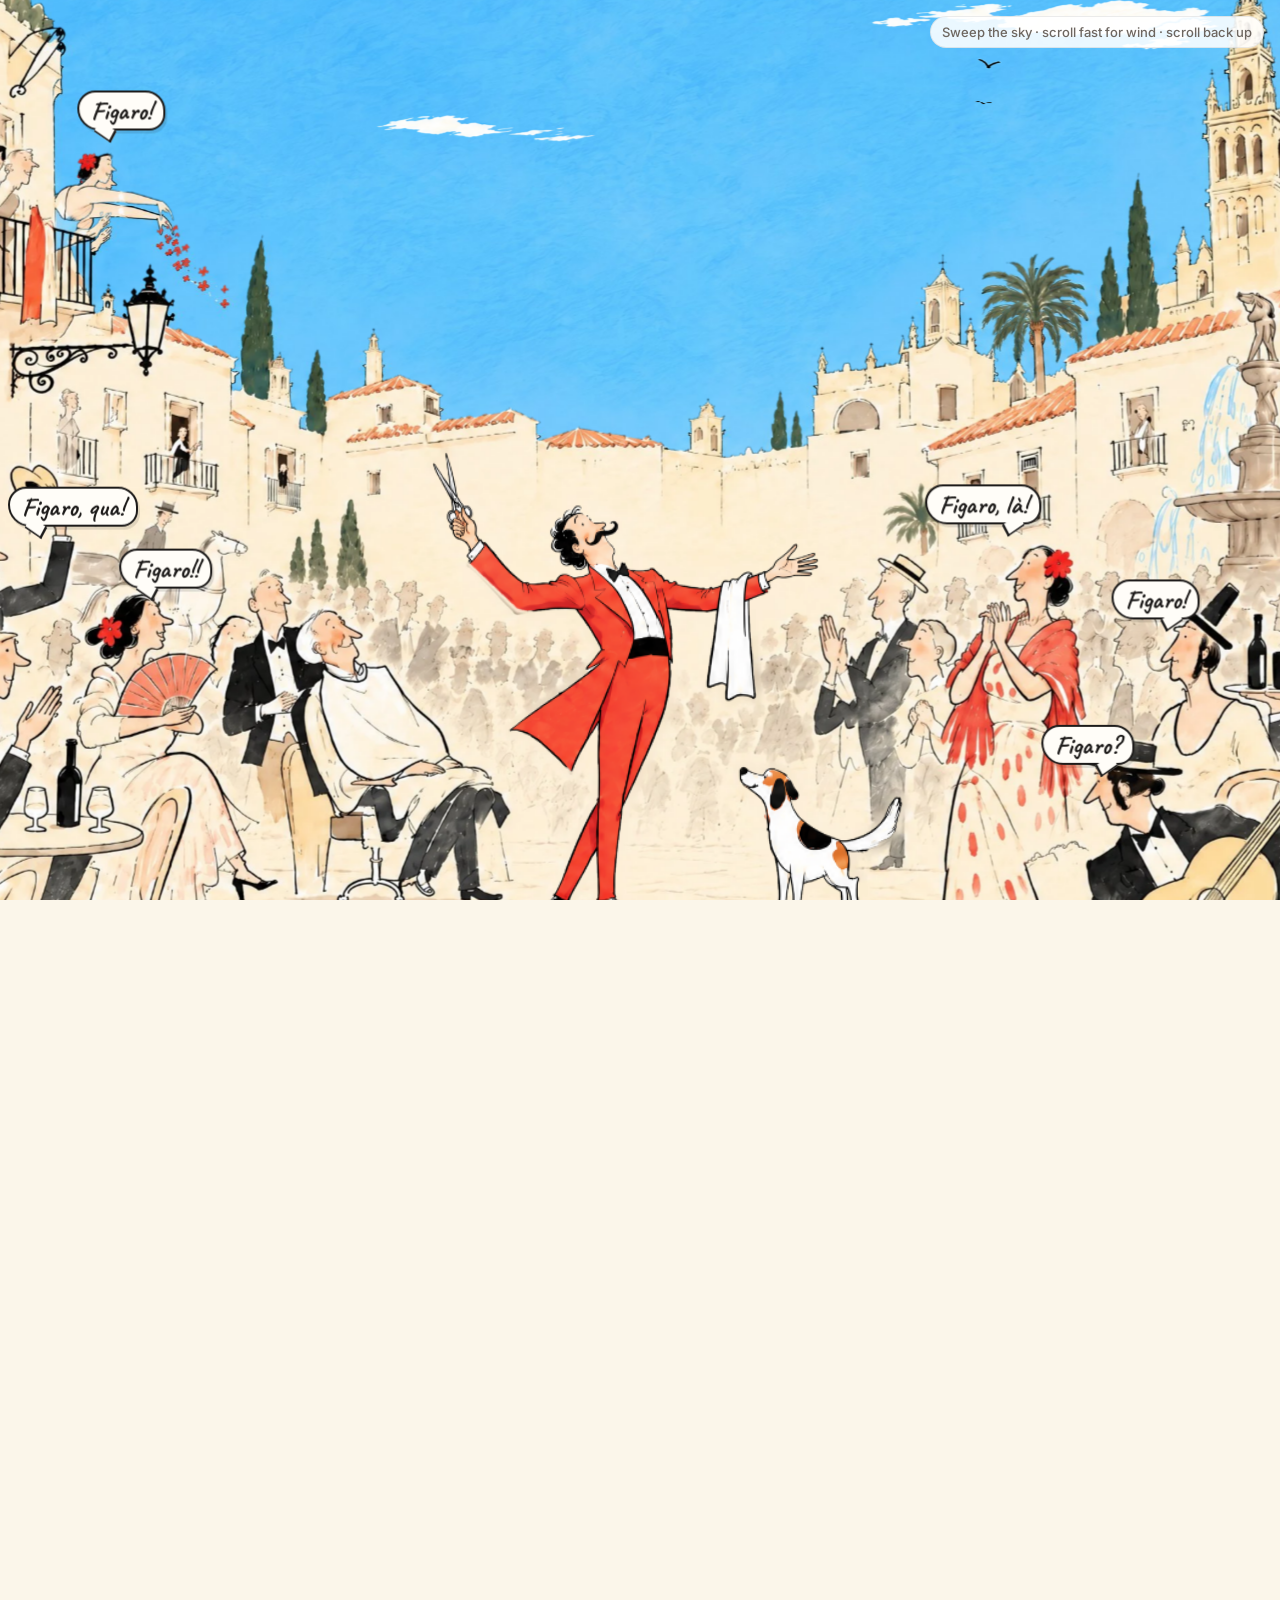
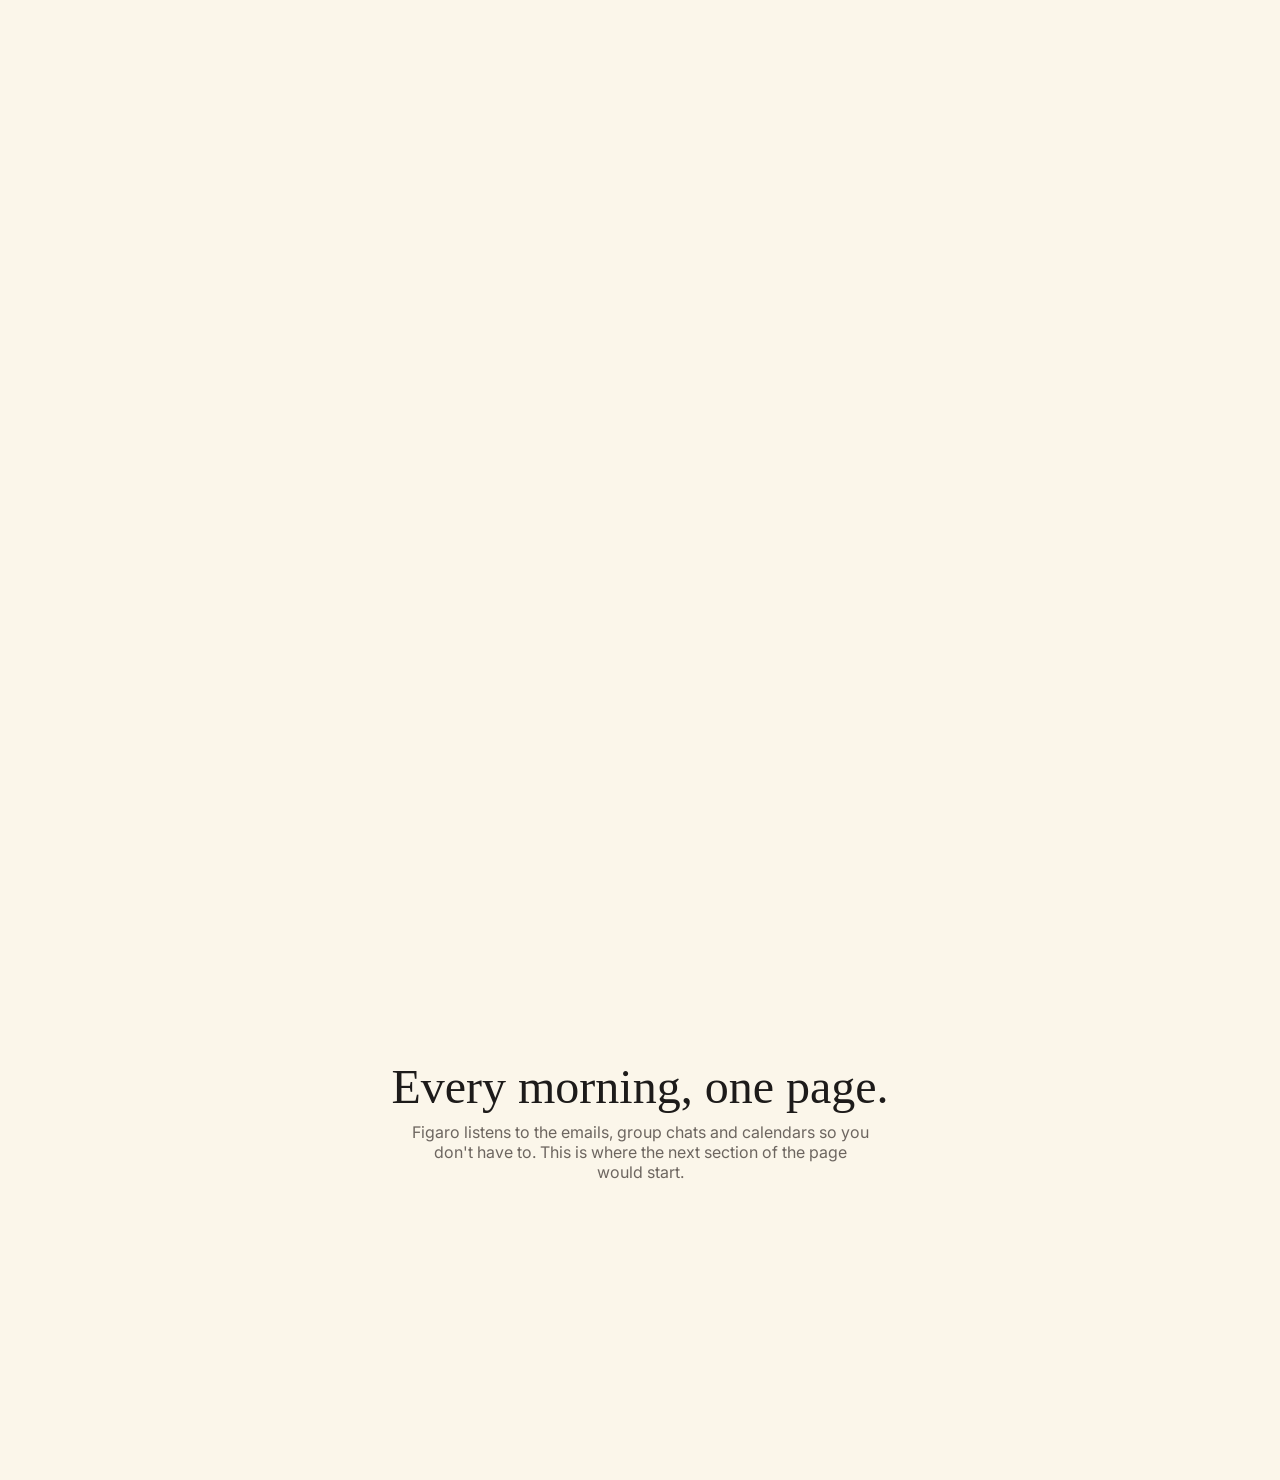
==== seville/index.html @ b8f21600 "Add /seville: Figaro hero prototype (sky + scroll) Co-Authored-By: Claude Opus 5.5 <noreply@anthropi" ====
<!doctype html>
<html lang="en">
<head>
<meta charset="utf-8">
<meta name="viewport" content="width=device-width, initial-scale=1">
<base href="/seville/">
<title>figaro</title>
<meta name="robots" content="noindex">
<link rel="stylesheet" href="seville.css">
<style>
  .scroller { height: 440vh; position: relative; }
    .hero { position: sticky; top: 0; width: 100%; height: 100vh; height: 100svh; aspect-ratio: auto; }
  .stage { top: 50%; transform: translate(-50%, -50%); will-change: transform; overflow: visible; }
  .plate, .sky { will-change: opacity, filter, transform; }
  .cloud, .bird { position: absolute; will-change: transform; user-select: none; -webkit-user-drag: none; }
  .bird { transform-origin: 50% 60%; }
  .fly { position: fixed; z-index: 15; left: 0; top: 0; pointer-events: none; will-change: transform; transform-origin: 0 0; }
  .fly .shout { position: absolute; left: 0; top: 0; opacity: 1; }
  .fly .brief-card { position: absolute; left: 0; top: 0; opacity: 0; padding: 10px 14px; }
  .fly .brief-card .what { font-size: 22px; margin: 2px 0; }
  .panel-head { position: fixed; left: 0; top: 0; z-index: 16; opacity: 0; pointer-events: none; }
  .panel-head .day { font: 600 12px Inter, sans-serif; letter-spacing: .1em; text-transform: uppercase; color: var(--muted); }
  .panel-head h2 { font: 400 30px/1.1 Gelica, Georgia, serif; margin: 4px 0 0; }
  .after { min-height: 80vh; display: grid; place-items: center; text-align: center; padding: 64px 16px; }
  .after h2 { font: 400 clamp(28px, 4vw, 48px) Gelica, Georgia, serif; margin: 0 0 8px; }
  .after p { color: var(--muted); max-width: 46ch; margin: 0 auto; }
  .progress { position: fixed; z-index: 100; top: 0; left: 0; height: 3px; background: var(--red); width: 0; }
</style>
</head>
<body>
<div class="progress" id="bar"></div>
<div class="scroller" id="scroller">
  <section class="hero">
    <div class="stage" id="stage"></div>
    <div class="headline" id="headline">
      <h1>Figaro</h1>
    </div>
  </section>
</div>
<section class="after">
  <div>
    <h2>Every morning, one page.</h2>
    <p>Figaro listens to the emails, group chats and calendars so you don't have to. This is where the next section of the page would start.</p>
  </div>
</section>
<div class="hint">Sweep the sky · scroll fast for wind · scroll back up</div>

<script type="module">
import { CALLERS, BOX, BASE, CLOUDS, BIRDS, SCISSORS, place, img, toScreen, pointer, clamp, lerp, ease, seg, prefersReducedMotion } from './stage.js';

const stage = document.getElementById('stage');
// Sky (clouds painted out) with live clouds and birds, then the town with the sky cut away.
const skyWrap = document.createElement('div'); skyWrap.className = 'layer sky';
skyWrap.appendChild(img('sky.jpg'));
stage.appendChild(skyWrap);
const clouds = CLOUDS.map((key, i) => {
  const el = place(img(`${key}.png`, 'cloud'), key);
  skyWrap.appendChild(el);
  const [x0, y0, x1, y1] = BOX[key], w = x1 - x0;
  return { el, x0, y0, w, h: y1 - y0, dx: 0, vx: 0, puff: 0, phase: i * 1.3, near: clamp(w / 600, 0.4, 1.1) * (0.7 + y0 / 1200) };
});
const birds = BIRDS.map((key, i) => {
  const el = place(img(`${key}.png`, 'bird'), key);
  skyWrap.appendChild(el);
  const [x0, y0, x1, y1] = BOX[key];
  return { el, cx: (x0 + x1) / 2, cy: (y0 + y1) / 2, ox: 0, oy: 0, vx: 0, vy: 0, scared: 0, phase: i * 2.1, dir: 1 };
});
const plate = img('plate-fg.webp', 'layer plate');
stage.appendChild(plate);
const dog = place(img('dog.png', ''), 'dog');
const fig = place(img('figaro.png', ''), 'figaro');
stage.append(dog, fig);
const headline = document.getElementById('headline');

// Zoom toward Figaro's chest.
const [fx0, fy0, fx1, fy1] = BOX.figaro;
const FOCUS = { x: (fx0 + fx1) / 2, y: fy0 + (fy1 - fy0) * 0.35 };
stage.style.transformOrigin = `${FOCUS.x / BASE.w * 100}% ${FOCUS.y / BASE.h * 100}%`;

const head = document.createElement('div');
head.className = 'panel-head';
head.innerHTML = `<div class="day">Thursday · 6:45 am</div><h2>Your family briefing</h2>`;
document.body.appendChild(head);

const SHOUTS = ['Figaro!', 'Figaro, qua!', 'Figaro!!', 'Figaro, là!', 'Figaro!', 'Figaro?'];
const flyers = CALLERS.map((c, i) => {
  const el = document.createElement('div');
  el.className = 'fly';
  el.innerHTML = `<div class="shout${c.at[0] > 1760 ? ' flip' : ''}">${SHOUTS[i]}</div><div class="brief-card"><div class="when">${c.when}</div><div class="what">${c.what}</div><div class="src">${c.src}</div></div>`;
  document.body.appendChild(el);
  return { ...c, i, el, shout: el.querySelector('.shout'), card: el.querySelector('.brief-card'), dir: i % 2 ? 1 : -1 };
});
// the order they arrive in the briefing: soonest first
const ORDER = ['hat', 'guitar', 'balcony', 'waiter', 'fan', 'flamenco'];

const scroller = document.getElementById('scroller');
const bar = document.getElementById('bar');
const ptr = pointer();
let prog = 0, last = performance.now(), lastScroll = scrollY, scrollWind = 0;
const BREEZE = prefersReducedMotion ? 4 : 14;

function frame(now) {
  const dt = Math.min(50, now - last) / 1000; last = now;
  ptr.update(0.06);
  const max = scroller.offsetHeight - innerHeight;
  prog += (clamp(scrollY / max, 0, 1) - prog) * (prefersReducedMotion ? 1 : 0.12);
  const p = prog;
  bar.style.width = (clamp(scrollY / (document.documentElement.scrollHeight - innerHeight), 0, 1) * 100) + '%';

  const vw = innerWidth, vh = innerHeight, wide = vw > 820;

  // Camera: push in on Figaro, then slide him left to make room for the briefing.
  const push = ease(seg(p, 0.0, 0.35));
  const aside = ease(seg(p, 0.45, 0.75));
  const zoom = 1 + push * 0.22 - aside * 0.22;
  const dx = wide ? -aside * vw * 0.22 : 0;
  const dy = wide ? 0 : -aside * vh * 0.18;
  stage.style.transform = `translate(calc(-50% + ${dx + ptr.x * -8 * (1 - push)}px), calc(-50% + ${dy}px)) scale(${zoom})`;

  // The plaza goes quiet once everything is handled.
  const calm = ease(seg(p, 0.45, 0.8));
  plate.style.opacity = 1 - calm * 0.65;
  plate.style.filter = `blur(${calm * 3}px) saturate(${1 - calm * 0.6})`;
  dog.style.opacity = 1 - calm * 0.5;
  skyWrap.style.opacity = 1 - calm * 0.65;
  skyWrap.style.filter = plate.style.filter;
  headline.style.opacity = 1 - seg(p, 0.02, 0.14);

  // ── Sky ──
  // Scrolling is wind: fast scrolls blow the clouds along, then they settle back into the breeze.
  const sv = scrollY - lastScroll; lastScroll = scrollY;
  scrollWind = scrollWind * 0.9 + clamp(sv, -120, 120) * (prefersReducedMotion ? 0 : 0.6);
  const r = stage.getBoundingClientRect(), s = r.width / BASE.w, k = stage.clientWidth / BASE.w;
  skyWrap.style.transform = `translate(${ptr.x * -6}px, ${ptr.y * -4 + p * 40}px)`;   // the sky sinks a little as we push in
  const mx = (ptr.px - r.left) / s, my = (ptr.py - r.top) / s;
  const inSky = ptr.inside && my < 1250;
  for (const c of clouds) {
    const cx = c.x0 + c.dx + c.w / 2, cy = c.y0 + c.h / 2;
    if (inSky && ptr.speed > 4) {
      const d = Math.hypot((mx - cx) / (c.w * 0.5 + 260), (my - cy) / (c.h * 0.5 + 220));
      if (d < 1) { const f = (1 - d) * c.near; c.vx += (ptr.vx / s) * f * 0.9; c.puff = Math.min(1, c.puff + f * 0.12); }
    }
    c.vx += scrollWind * c.near * 0.15;
    c.vx *= 0.965; c.dx += (BREEZE * c.near + c.vx) * dt; c.puff *= 0.96;
    if (c.x0 + c.dx > BASE.w + 60) c.dx -= BASE.w + c.w + 120;
    if (c.x0 + c.dx + c.w < -60) c.dx += BASE.w + c.w + 120;
    const bob = prefersReducedMotion ? 0 : Math.sin(now / 3000 + c.phase) * 3;
    const st = 1 + clamp(Math.abs(c.vx) / 900, 0, 0.18);
    c.el.style.transform = `translate(${c.dx * k}px, ${bob * k}px) scale(${st * (1 + c.puff * 0.05)}, ${1 + c.puff * 0.05 - (st - 1) * 0.4})`;
  }
  // Birds scatter from the cursor, and take off for good once the plaza gets loud.
  const loud = seg(p, 0.06, 0.3);
  for (const b of birds) {
    const d = Math.hypot(mx - (b.cx + b.ox), my - (b.cy + b.oy));
    if ((ptr.inside && d < 220 && b.scared < 0.3) || (loud > 0.3 && b.scared < 0.3 && !b.gone)) {
      const ang = ptr.inside && d < 220 ? Math.atan2(b.cy + b.oy - my, b.cx + b.ox - mx) : -Math.PI / 2 + (b.phase % 2 - 1) * 0.6;
      b.vx += Math.cos(ang) * 22; b.vy += Math.sin(ang) * 12 - 10; b.scared = 1; b.gone = loud > 0.3;
    }
    if (loud < 0.1) b.gone = false;
    b.scared = Math.max(b.gone ? 0.5 : 0, b.scared - dt * 0.25);
    const t = now / 1000 + b.phase, pull = b.scared > 0.4 ? 0.002 : 0.012;
    b.vx = (b.vx + (Math.cos(t * 0.35) * 40 - b.ox) * pull) * 0.97;
    b.vy = (b.vy + (Math.sin(t * 0.7) * 14 - b.oy) * pull) * 0.97;
    b.ox += b.vx; b.oy += b.vy;
    if (Math.abs(b.vx) > 0.6) b.dir = Math.sign(b.vx);
    const flap = prefersReducedMotion ? 1 : 0.65 + 0.35 * Math.cos(t * (b.scared > 0.2 ? 22 : 5));
    b.el.style.transform = `translate(${b.ox * k}px, ${b.oy * k}px) scale(${-b.dir}, ${flap})`;
  }
  headline.style.transform = `translateY(${-40 * seg(p, 0.02, 0.14)}px)`;

  // Where the briefing ends up
  const panelW = Math.min(400, vw - 32);
  const panelX = wide ? vw * 0.56 : (vw - panelW) / 2;
  const rowH = wide ? 88 : 80, gap = 10;
  const listH = flyers.length * (rowH + gap);
  const panelY = wide ? Math.max(100, (vh - listH) / 2 + 30) : vh - listH - 60;
  const headIn = ease(seg(p, 0.72, 0.84));
  head.style.opacity = headIn;
  head.style.transform = `translate(${panelX}px, ${panelY - 70 + (1 - headIn) * 20}px)`;

  const hand = toScreen(stage, SCISSORS.x, SCISSORS.y);
  for (const f of flyers) {
    const row = ORDER.indexOf(f.id);
    const at = toScreen(stage, f.at[0], f.at[1]);
    const flip = f.at[0] > 1760;
    // 1) everyone calls at once: shouts pop up over their heads, staggered
    const pop = ease(seg(p, 0.06 + f.i * 0.035, 0.12 + f.i * 0.035));
    // 2) each call flies to Figaro's raised hand…  3) …and on into its row in the briefing
    const toHand = ease(seg(p, 0.36 + row * 0.04, 0.48 + row * 0.04));
    const toRow = ease(seg(p, 0.5 + row * 0.04, 0.66 + row * 0.04));

    const sw = f.shout.offsetWidth;
    const sx = clamp(flip ? at.x - sw + 14 : at.x - 14, 8, vw - sw - 8), sy = clamp(at.y - 75, 60, vh - 60);
    const hx = hand.x - sw / 2, hy = hand.y - 50;
    const ex = panelX, ey = panelY + row * (rowH + gap);

    let x = lerp(sx, hx, toHand), y = lerp(sy, hy, toHand) - Math.sin(Math.PI * toHand) * 60;
    x = lerp(x, ex, toRow); y = lerp(y, ey, toRow) - Math.sin(Math.PI * toRow) * (wide ? 80 : 40);
    const spin = Math.sin(Math.PI * toHand) * 18 * f.dir + Math.sin(Math.PI * toRow) * -10 * f.dir;
    const shrink = 1 - Math.sin(Math.PI * toHand) * 0.35;
    const jiggle = prefersReducedMotion ? 0 : Math.sin(performance.now() / 120 + f.i) * 2 * pop * (1 - toHand);
    f.el.style.transform = `translate(${x}px, ${y + jiggle}px) rotate(${spin}deg) scale(${pop * shrink})`;
    f.el.style.opacity = pop;

    // on landing, the shout turns into a briefing line
    const morph = seg(toRow, 0.6, 1);
    f.shout.style.opacity = 1 - morph;
    f.card.style.opacity = morph;
    f.card.style.width = panelW + 'px';
    f.card.style.height = rowH + 'px';
    f.card.style.transform = `scale(${lerp(0.4, 1, morph)})`;
    f.card.style.transformOrigin = '0 0';
  }
  requestAnimationFrame(frame);
}
requestAnimationFrame(frame);
</script>
</body>
</html>
---- seville/seville.css ----
@import url('https://fonts.googleapis.com/css2?family=Caveat:wght@500;700&family=Inter:wght@400;500;600&display=swap');

:root {
  --paper: #fbf6ea;
  --ink: #1d1b1a;
  --red: #e2402f;
  --blue: #4aa6e8;
  --muted: #6d6660;
}

* { box-sizing: border-box; }
html, body { margin: 0; background: var(--paper); color: var(--ink); font-family: Inter, system-ui, sans-serif; }

/* The image is always the full height of the window; narrower windows crop the sides, keeping the centre. */
.hero { position: relative; width: 100%; height: 100vh; height: 100svh; overflow: hidden; }
.stage {
  position: absolute; top: 0; left: 50%; height: 100%;
  aspect-ratio: 3520 / 2352;
  transform: translateX(-50%);
  overflow: hidden;
}
.layer { position: absolute; inset: 0; width: 100%; height: 100%; user-select: none; -webkit-user-drag: none; }
.overlay { position: absolute; inset: 0; width: 100%; height: 100%; pointer-events: none; }

/* Headline sits in the open sky, slightly left of centre. */
.headline {
  position: absolute; z-index: 20; top: clamp(24px, 10vh, 120px); left: 0; right: 0;
  text-align: center; pointer-events: none; padding: 0 16px;
}
.headline h1 { font-family: Gelica, Georgia, serif; font-weight: 400; text-transform: lowercase; font-size: clamp(54px, 8.4vw, 126px); line-height: .8; margin: 0; letter-spacing: 0.01em; color: #fff; text-shadow: 0 2px 18px rgba(20,60,110,.25); }
.headline p { font-size: clamp(16px, 1.6vw, 21px); color: rgba(255,255,255,.92); margin: 10px auto 0; max-width: 34ch; text-shadow: 0 1px 10px rgba(20,60,110,.35); }

.proto-nav {
  position: fixed; z-index: 100; left: 16px; bottom: 16px; display: flex; gap: 6px; flex-wrap: wrap; right: 16px;
  font: 500 13px Inter, sans-serif; pointer-events: none;
}
.proto-nav a {
  pointer-events: auto;
  color: var(--ink); text-decoration: none; background: rgba(255,255,255,.88); backdrop-filter: blur(6px);
  border: 1px solid rgba(0,0,0,.08); padding: 7px 11px; border-radius: 999px;
}
.proto-nav a[aria-current] { background: var(--ink); color: #fff; }
.hint {
  position: fixed; z-index: 100; right: 16px; top: 16px; font: 500 13px Inter, sans-serif; color: var(--muted);
  background: rgba(255,255,255,.88); padding: 7px 11px; border-radius: 999px; border: 1px solid rgba(0,0,0,.08);
}

.brief-card {
  background: #fffdf8; border-radius: 10px; padding: 14px 16px 12px;
  box-shadow: 0 1px 0 rgba(0,0,0,.04), 0 10px 30px -10px rgba(40,20,10,.35);
  border-top: 4px solid var(--red); text-align: left;
}
.brief-card .when { font: 600 11px Inter, sans-serif; letter-spacing: .08em; text-transform: uppercase; color: var(--red); }
.brief-card .what { font: 700 25px/1.1 Caveat, cursive; margin: 4px 0 6px; color: var(--ink); }
.brief-card .src { font: 400 12px Inter, sans-serif; color: var(--muted); }

/* Hand-drawn speech bubble: "Figaro!" */
.shout {
  position: fixed; z-index: 30; left: 0; top: 0; pointer-events: none;
  font: 700 26px/1 Caveat, cursive; color: var(--ink); white-space: nowrap;
  background: #fffdf8; border: 2px solid var(--ink); border-radius: 18px 20px 16px 22px; padding: 6px 12px 4px;
  box-shadow: 2px 3px 0 rgba(29,27,26,.12);
}
.shout::after {
  content: ''; position: absolute; left: 18px; bottom: -11px; width: 14px; height: 14px; background: #fffdf8;
  border-right: 2px solid var(--ink); border-bottom: 2px solid var(--ink); transform: skewX(25deg) rotate(45deg);
}
.shout.flip::after { left: auto; right: 18px; transform: skewX(-25deg) rotate(45deg); }
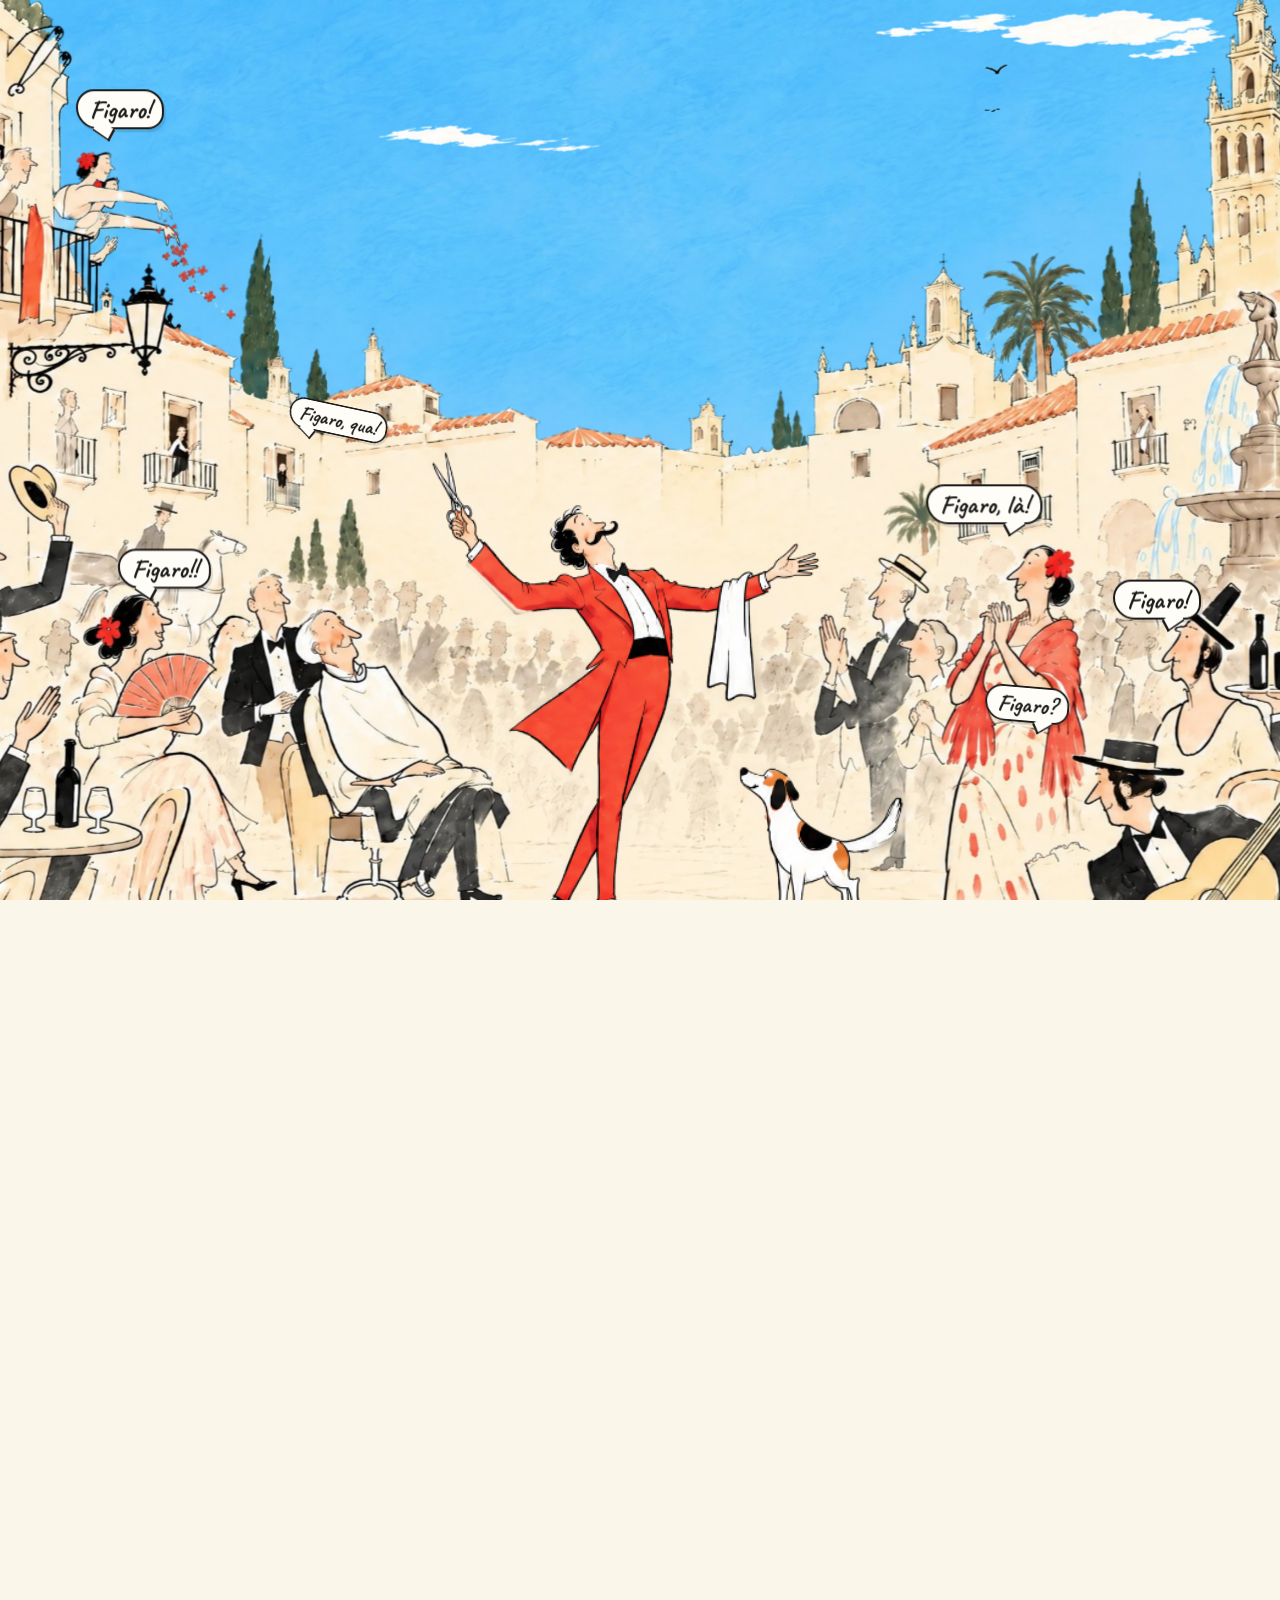
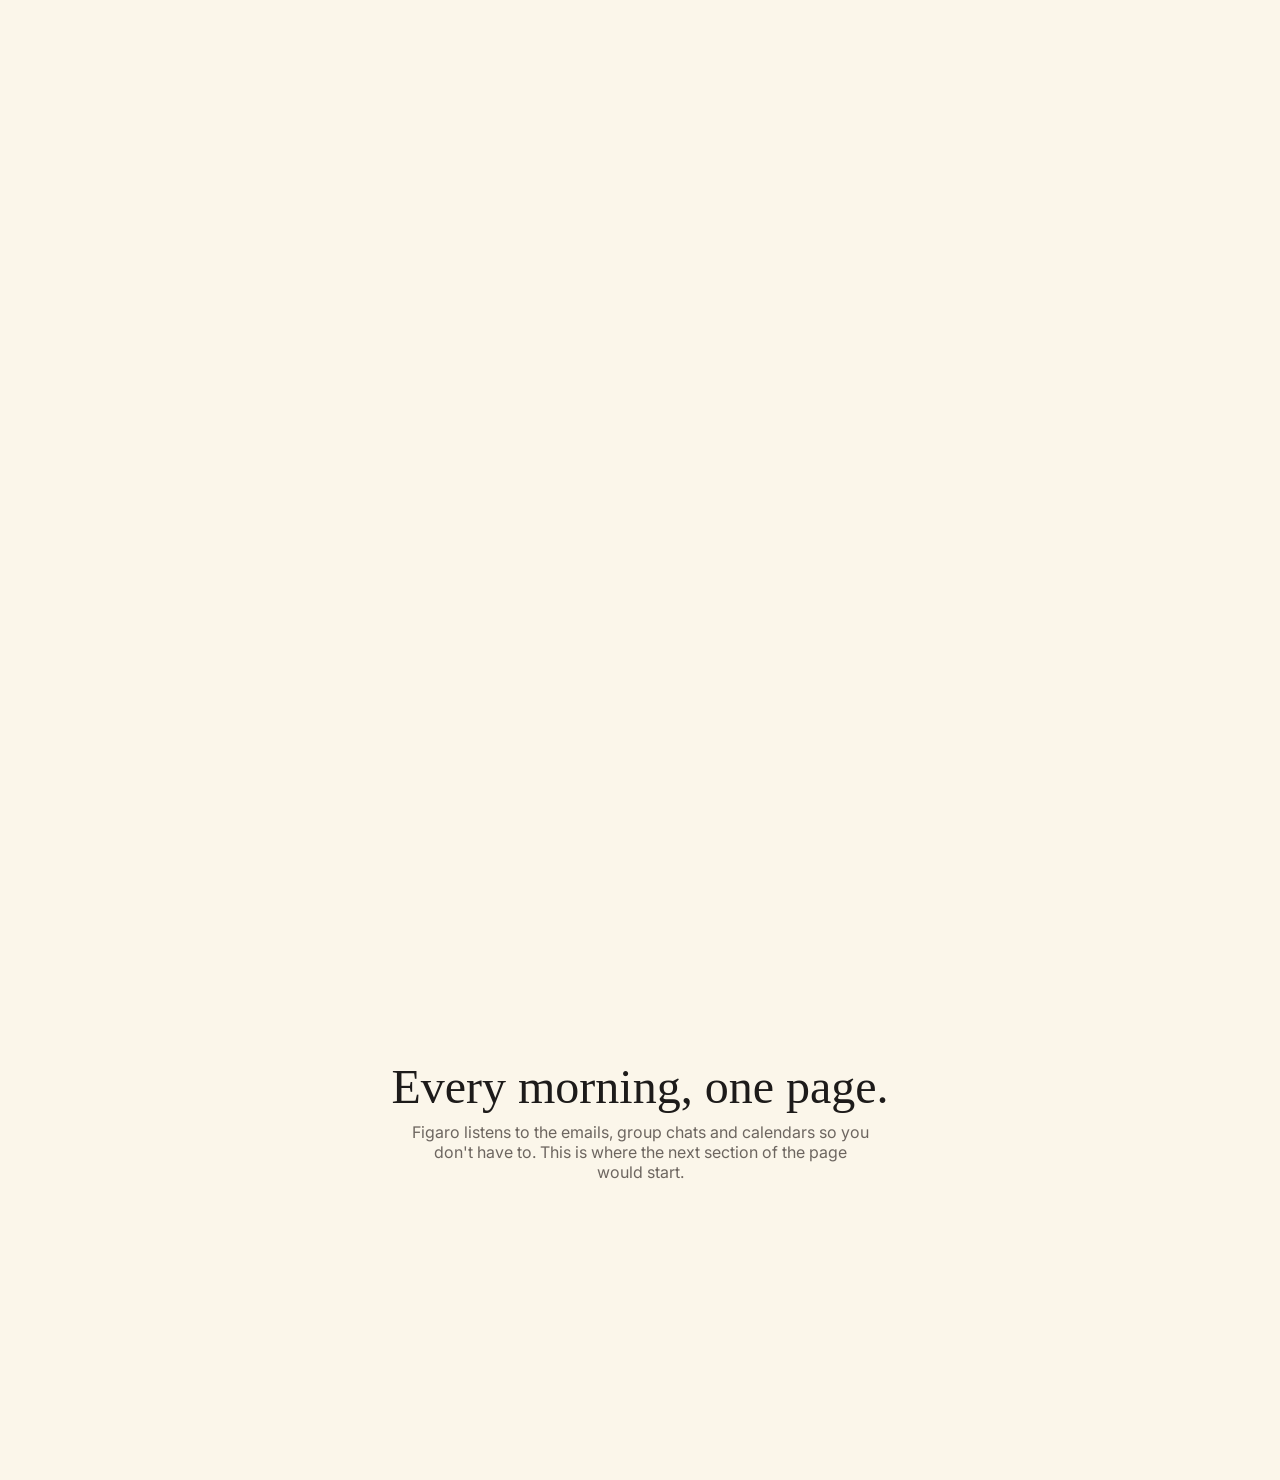
==== commit 05aaced4: "Seville: remove the hint pill Co-Authored-By: Claude Opus 5.5 <noreply@anthropic.com>" ====
--- a/seville/index.html
+++ b/seville/index.html
@@ -43,7 +43,6 @@
     <p>Figaro listens to the emails, group chats and calendars so you don't have to. This is where the next section of the page would start.</p>
   </div>
 </section>
-<div class="hint">Sweep the sky · scroll fast for wind · scroll back up</div>
 
 <script type="module">
 import { CALLERS, BOX, BASE, CLOUDS, BIRDS, SCISSORS, place, img, toScreen, pointer, clamp, lerp, ease, seg, prefersReducedMotion } from './stage.js';
--- a/seville/seville.css
+++ b/seville/seville.css
@@ -27,8 +27,8 @@
   position: absolute; z-index: 20; top: clamp(24px, 10vh, 120px); left: 0; right: 0;
   text-align: center; pointer-events: none; padding: 0 16px;
 }
-.headline h1 { font-family: Gelica, Georgia, serif; font-weight: 400; text-transform: lowercase; font-size: clamp(54px, 8.4vw, 126px); line-height: .8; margin: 0; letter-spacing: 0.01em; color: #fff; text-shadow: 0 2px 18px rgba(20,60,110,.25); }
-.headline p { font-size: clamp(16px, 1.6vw, 21px); color: rgba(255,255,255,.92); margin: 10px auto 0; max-width: 34ch; text-shadow: 0 1px 10px rgba(20,60,110,.35); }
+.headline h1 { font-family: Gelica, Georgia, serif; font-weight: 400; text-transform: lowercase; font-size: clamp(54px, 8.4vw, 126px); line-height: .8; margin: 0; letter-spacing: 0.01em; color: #fff; }
+.headline p { font-size: clamp(16px, 1.6vw, 21px); color: rgba(255,255,255,.92); margin: 10px auto 0; max-width: 34ch; }
 
 .proto-nav {
   position: fixed; z-index: 100; left: 16px; bottom: 16px; display: flex; gap: 6px; flex-wrap: wrap; right: 16px;
